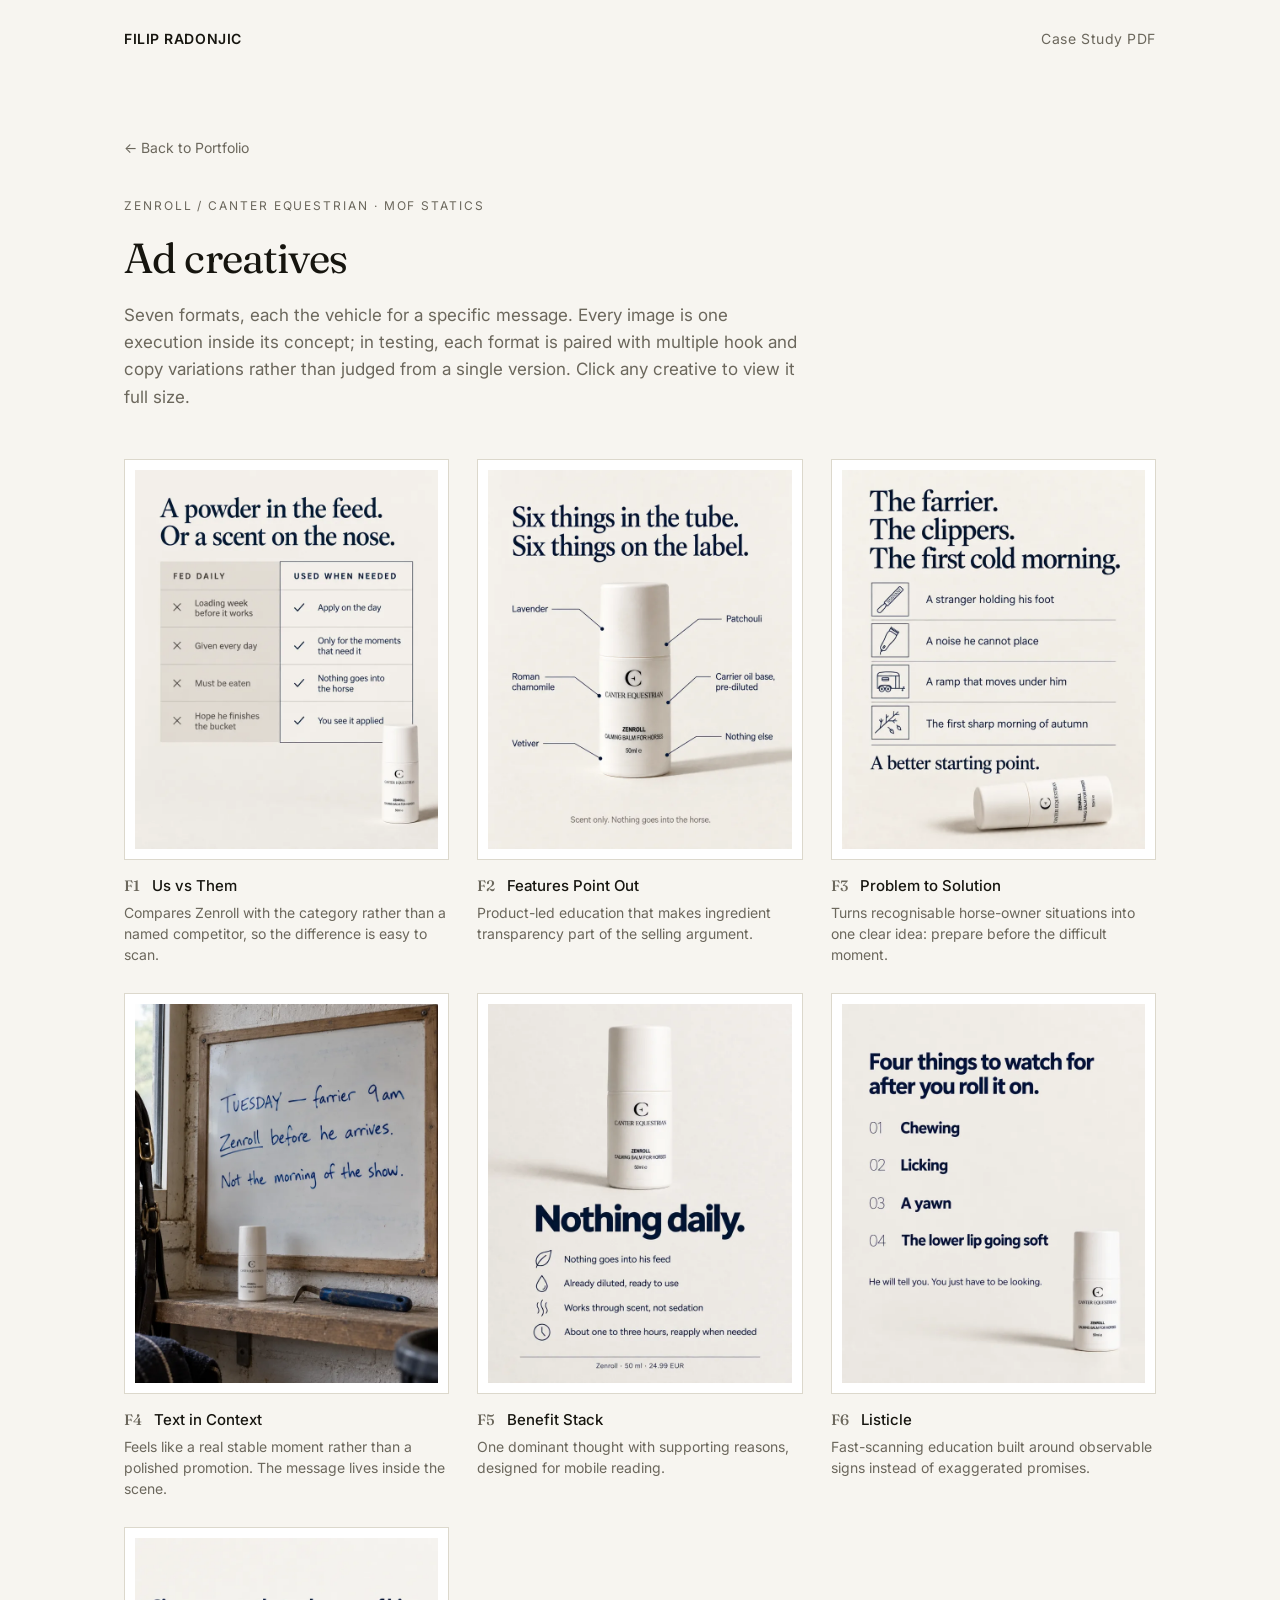
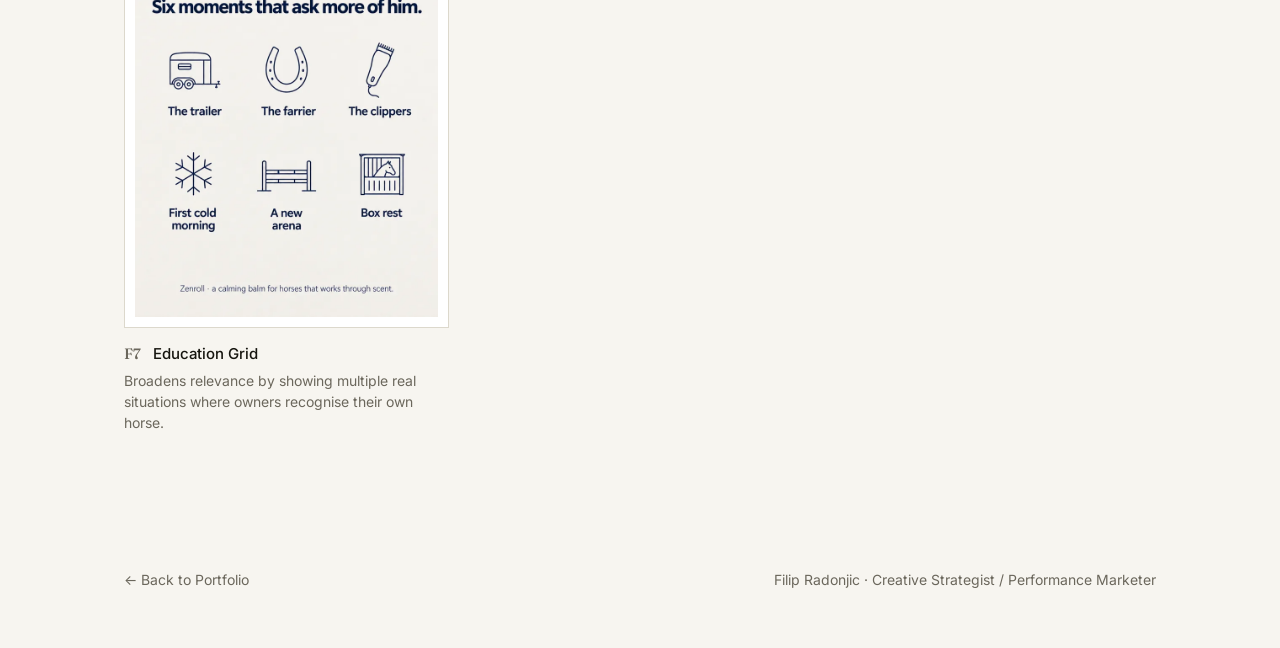
==== ads.html @ 464344c6 "Build static portfolio site: homepage, Zenroll ad gallery, case study PDF Co-Authored-By: Claude Fab" ====
<!DOCTYPE html>
<html lang="en">
<head>
  <meta charset="utf-8">
  <meta name="viewport" content="width=device-width, initial-scale=1">
  <title>Zenroll Ad Creatives | Filip Radonjic</title>
  <meta name="description" content="Seven Zenroll static ad formats from the Canter Equestrian creative strategy case study.">
  <link rel="preconnect" href="https://fonts.googleapis.com">
  <link rel="preconnect" href="https://fonts.gstatic.com" crossorigin>
  <link href="https://fonts.googleapis.com/css2?family=Fraunces:opsz,wght@9..144,400&family=Inter:wght@400;500;600&display=swap" rel="stylesheet">
  <link rel="stylesheet" href="/styles.css">
</head>
<body>
  <div class="wrap">
    <header class="site-header">
      <a class="name" href="/">Filip Radonjic</a>
      <nav>
        <a href="/assets/Filip_Radonjic_Creative_Strategy_Portfolio_Zenroll.pdf" target="_blank" rel="noopener">Case Study PDF</a>
      </nav>
    </header>

    <main>
      <div class="gallery-head">
        <a class="back" href="/">&larr; Back to Portfolio</a>
        <p class="eyebrow">Zenroll / Canter Equestrian &middot; MOF statics</p>
        <h2>Ad creatives</h2>
        <p class="section-intro" style="margin-bottom:0">Seven formats, each the vehicle for a specific message. Every image is one execution inside its concept; in testing, each format is paired with multiple hook and copy variations rather than judged from a single version. Click any creative to view it full size.</p>
      </div>

      <div class="grid" id="grid"></div>
    </main>

    <footer>
      <a class="back" href="/" style="margin:0">&larr; Back to Portfolio</a>
      <span>Filip Radonjic &middot; Creative Strategist / Performance Marketer</span>
    </footer>
  </div>

  <div class="lightbox" id="lightbox" role="dialog" aria-modal="true" aria-label="Full-size creative">
    <button class="close" id="lb-close" aria-label="Close">&times;</button>
    <button class="prev" id="lb-prev" aria-label="Previous">&lsaquo;</button>
    <button class="next" id="lb-next" aria-label="Next">&rsaquo;</button>
    <img id="lb-img" src="" alt="">
    <div class="bar"><span id="lb-label"></span><a id="lb-open" href="#" target="_blank" rel="noopener">Open original</a></div>
  </div>

  <script>
    var ADS = [
      { file: "ZENROLL_MOFA_F1_Us_vs_Them_V1", code: "F1", name: "Us vs Them", desc: "Compares Zenroll with the category rather than a named competitor, so the difference is easy to scan." },
      { file: "ZENROLL_MOFA_F2_Features_Point_Out_V1", code: "F2", name: "Features Point Out", desc: "Product-led education that makes ingredient transparency part of the selling argument." },
      { file: "ZENROLL_MOFA_F3_Problem_to_Solution_V1", code: "F3", name: "Problem to Solution", desc: "Turns recognisable horse-owner situations into one clear idea: prepare before the difficult moment." },
      { file: "ZENROLL_MOFA_F4_Text_in_Context_V1", code: "F4", name: "Text in Context", desc: "Feels like a real stable moment rather than a polished promotion. The message lives inside the scene." },
      { file: "ZENROLL_MOFA_F5_Benefit_Stack_V1", code: "F5", name: "Benefit Stack", desc: "One dominant thought with supporting reasons, designed for mobile reading." },
      { file: "ZENROLL_MOFA_F6_Listicle_V1", code: "F6", name: "Listicle", desc: "Fast-scanning education built around observable signs instead of exaggerated promises." },
      { file: "ZENROLL_MOFA_F7_Education_Grid_V1", code: "F7", name: "Education Grid", desc: "Broadens relevance by showing multiple real situations where owners recognise their own horse." }
    ];

    var grid = document.getElementById("grid");
    var lb = document.getElementById("lightbox");
    var lbImg = document.getElementById("lb-img");
    var lbLabel = document.getElementById("lb-label");
    var lbOpen = document.getElementById("lb-open");
    var current = 0;

    ADS.forEach(function (ad, i) {
      var card = document.createElement("button");
      card.className = "card";
      card.type = "button";
      card.setAttribute("aria-label", "View " + ad.code + " " + ad.name + " full size");
      card.innerHTML =
        '<div class="frame"><img src="/assets/thumbs/' + ad.file + '.webp" alt="Zenroll ad creative, ' + ad.name + ' format" width="720" height="900" loading="lazy"></div>' +
        '<div class="label"><em>' + ad.code + '</em><span>' + ad.name + '</span></div>' +
        '<p class="desc">' + ad.desc + '</p>';
      card.addEventListener("click", function () { show(i); });
      grid.appendChild(card);
    });

    function show(i) {
      current = (i + ADS.length) % ADS.length;
      var ad = ADS[current];
      var src = "/assets/ads/" + ad.file + ".png";
      lbImg.src = src;
      lbImg.alt = "Zenroll ad creative, " + ad.name + " format, full size";
      lbLabel.textContent = ad.code + " " + ad.name;
      lbOpen.href = src;
      lb.classList.add("open");
      document.body.style.overflow = "hidden";
    }
    function hide() {
      lb.classList.remove("open");
      document.body.style.overflow = "";
      lbImg.src = "";
    }

    document.getElementById("lb-close").addEventListener("click", hide);
    document.getElementById("lb-prev").addEventListener("click", function (e) { e.stopPropagation(); show(current - 1); });
    document.getElementById("lb-next").addEventListener("click", function (e) { e.stopPropagation(); show(current + 1); });
    lb.addEventListener("click", function (e) { if (e.target === lb) hide(); });
    document.addEventListener("keydown", function (e) {
      if (!lb.classList.contains("open")) return;
      if (e.key === "Escape") hide();
      if (e.key === "ArrowLeft") show(current - 1);
      if (e.key === "ArrowRight") show(current + 1);
    });
  </script>
</body>
</html>
---- styles.css ----
:root {
  --bg: #f7f5f0;
  --ink: #16150f;
  --muted: #6b675c;
  --line: #dcd8cc;
  --card: #ffffff;
  --accent: #1f3d2f;
}

* { box-sizing: border-box; margin: 0; padding: 0; }

html { scroll-behavior: smooth; }

body {
  background: var(--bg);
  color: var(--ink);
  font-family: "Inter", -apple-system, BlinkMacSystemFont, "Segoe UI", sans-serif;
  font-size: 17px;
  line-height: 1.6;
  -webkit-font-smoothing: antialiased;
}

a { color: inherit; }

.wrap { max-width: 1080px; margin: 0 auto; padding: 0 24px; }

/* Header */
.site-header {
  display: flex; justify-content: space-between; align-items: center;
  padding: 28px 0; font-size: 14px; letter-spacing: 0.04em;
}
.site-header .name { font-weight: 600; text-decoration: none; text-transform: uppercase; }
.site-header nav a { margin-left: 24px; text-decoration: none; color: var(--muted); }
.site-header nav a:hover { color: var(--ink); }

/* Type */
.eyebrow {
  font-size: 12px; letter-spacing: 0.16em; text-transform: uppercase;
  color: var(--muted); margin-bottom: 20px;
}
h1, h2 { font-family: "Fraunces", Georgia, serif; font-weight: 400; letter-spacing: -0.02em; }
h1 { font-size: clamp(40px, 7vw, 76px); line-height: 1.04; }
h2 { font-size: clamp(28px, 4vw, 42px); line-height: 1.12; margin-bottom: 20px; }
h3 { font-size: 17px; font-weight: 600; margin-bottom: 6px; }
.lede { font-size: clamp(18px, 2.2vw, 21px); color: var(--muted); max-width: 640px; margin-top: 28px; }
.section-intro { color: var(--muted); max-width: 680px; margin-bottom: 44px; }

/* Hero */
.hero { padding: 72px 0 96px; border-bottom: 1px solid var(--line); }
.cta-row { display: flex; flex-wrap: wrap; gap: 14px; margin-top: 44px; }
.btn {
  display: inline-flex; align-items: center; justify-content: center;
  padding: 17px 30px; border-radius: 999px; border: 1px solid var(--ink);
  font-size: 15px; font-weight: 500; text-decoration: none;
  transition: background 0.2s, color 0.2s, transform 0.2s;
}
.btn:hover { transform: translateY(-1px); }
.btn-primary { background: var(--ink); color: var(--bg); }
.btn-primary:hover { background: var(--accent); border-color: var(--accent); }
.btn-secondary:hover { background: var(--ink); color: var(--bg); }
.meta { margin-top: 36px; font-size: 14px; color: var(--muted); }

/* Sections */
section { padding: 88px 0; border-bottom: 1px solid var(--line); }

/* Workflow */
.flow { list-style: none; display: grid; grid-template-columns: repeat(4, 1fr); gap: 1px; background: var(--line); border: 1px solid var(--line); }
.flow li { background: var(--bg); padding: 26px 22px 30px; }
.flow .num { font-family: "Fraunces", Georgia, serif; font-size: 15px; color: var(--muted); display: block; margin-bottom: 18px; }
.flow p { font-size: 14.5px; color: var(--muted); line-height: 1.55; }

/* Testing */
.split { display: grid; grid-template-columns: 1fr 1fr; gap: 64px; align-items: start; }
.split p + p { margin-top: 18px; }
.split p { color: var(--muted); }
.split p strong { color: var(--ink); font-weight: 600; }
.pullquote {
  font-family: "Fraunces", Georgia, serif; font-size: clamp(22px, 2.6vw, 28px);
  line-height: 1.3; color: var(--ink) !important; border-left: 2px solid var(--accent); padding-left: 24px;
}
.steps { list-style: none; border-top: 1px solid var(--line); }
.steps li { display: grid; grid-template-columns: 170px 1fr; gap: 20px; padding: 18px 0; border-bottom: 1px solid var(--line); font-size: 15px; }
.steps li span:first-child { font-weight: 600; }
.steps li span:last-child { color: var(--muted); }

/* Preview strip */
.strip { display: grid; grid-template-columns: repeat(4, 1fr); gap: 16px; margin-bottom: 40px; }
.strip a { display: block; background: var(--card); border: 1px solid var(--line); }
.strip img { display: block; width: 100%; height: auto; }

/* Gallery */
.gallery-head { padding: 56px 0 48px; }
.back { display: inline-block; font-size: 14px; color: var(--muted); text-decoration: none; margin-bottom: 36px; }
.back:hover { color: var(--ink); }
.grid { align-items: start; display: grid; grid-template-columns: repeat(3, 1fr); gap: 28px; padding-bottom: 96px; }
.card { display: block; width: 100%; background: none; border: 0; text-align: left; cursor: zoom-in; font: inherit; color: inherit; }
.card .frame { background: var(--card); border: 1px solid var(--line); padding: 10px; transition: transform 0.25s, box-shadow 0.25s; }
.card:hover .frame, .card:focus-visible .frame { transform: translateY(-3px); box-shadow: 0 14px 32px rgba(22, 21, 15, 0.1); }
.card img { display: block; width: 100%; height: auto; }
.card .label { display: flex; gap: 12px; align-items: baseline; margin-top: 14px; font-size: 15px; font-weight: 500; }
.card .label em { font-style: normal; font-family: "Fraunces", Georgia, serif; color: var(--muted); }
.card .desc { font-size: 14px; color: var(--muted); margin-top: 4px; line-height: 1.5; }

/* Lightbox */
.lightbox {
  position: fixed; inset: 0; z-index: 10; display: none;
  background: rgba(16, 15, 11, 0.94); flex-direction: column;
  align-items: center; justify-content: center; padding: 56px 16px 20px;
}
.lightbox.open { display: flex; }
.lightbox img { max-width: 100%; max-height: calc(100vh - 130px); width: auto; height: auto; object-fit: contain; }
.lightbox .bar { color: #e9e6dc; font-size: 14px; margin-top: 16px; display: flex; gap: 20px; align-items: center; }
.lightbox .bar a { color: #e9e6dc; }
.lightbox button {
  position: absolute; background: none; border: 0; color: #fff; cursor: pointer;
  font-size: 30px; line-height: 1; padding: 12px 16px;
}
.lightbox .close { top: 8px; right: 12px; }
.lightbox .prev { left: 8px; top: 50%; transform: translateY(-50%); }
.lightbox .next { right: 8px; top: 50%; transform: translateY(-50%); }

/* Footer */
footer { padding: 40px 0 56px; font-size: 14px; color: var(--muted); display: flex; justify-content: space-between; flex-wrap: wrap; gap: 12px; }

@media (max-width: 860px) {
  .flow { grid-template-columns: repeat(2, 1fr); }
  .split { grid-template-columns: 1fr; gap: 40px; }
  .grid { grid-template-columns: repeat(2, 1fr); gap: 20px; }
  .strip { grid-template-columns: repeat(2, 1fr); }
  section { padding: 64px 0; }
  .hero { padding: 48px 0 72px; }
}
@media (max-width: 520px) {
  .flow { grid-template-columns: 1fr; }
  .grid { grid-template-columns: 1fr; }
  .steps li { grid-template-columns: 1fr; gap: 4px; }
  .btn { width: 100%; }
  .site-header nav a:first-child { display: none; }
}
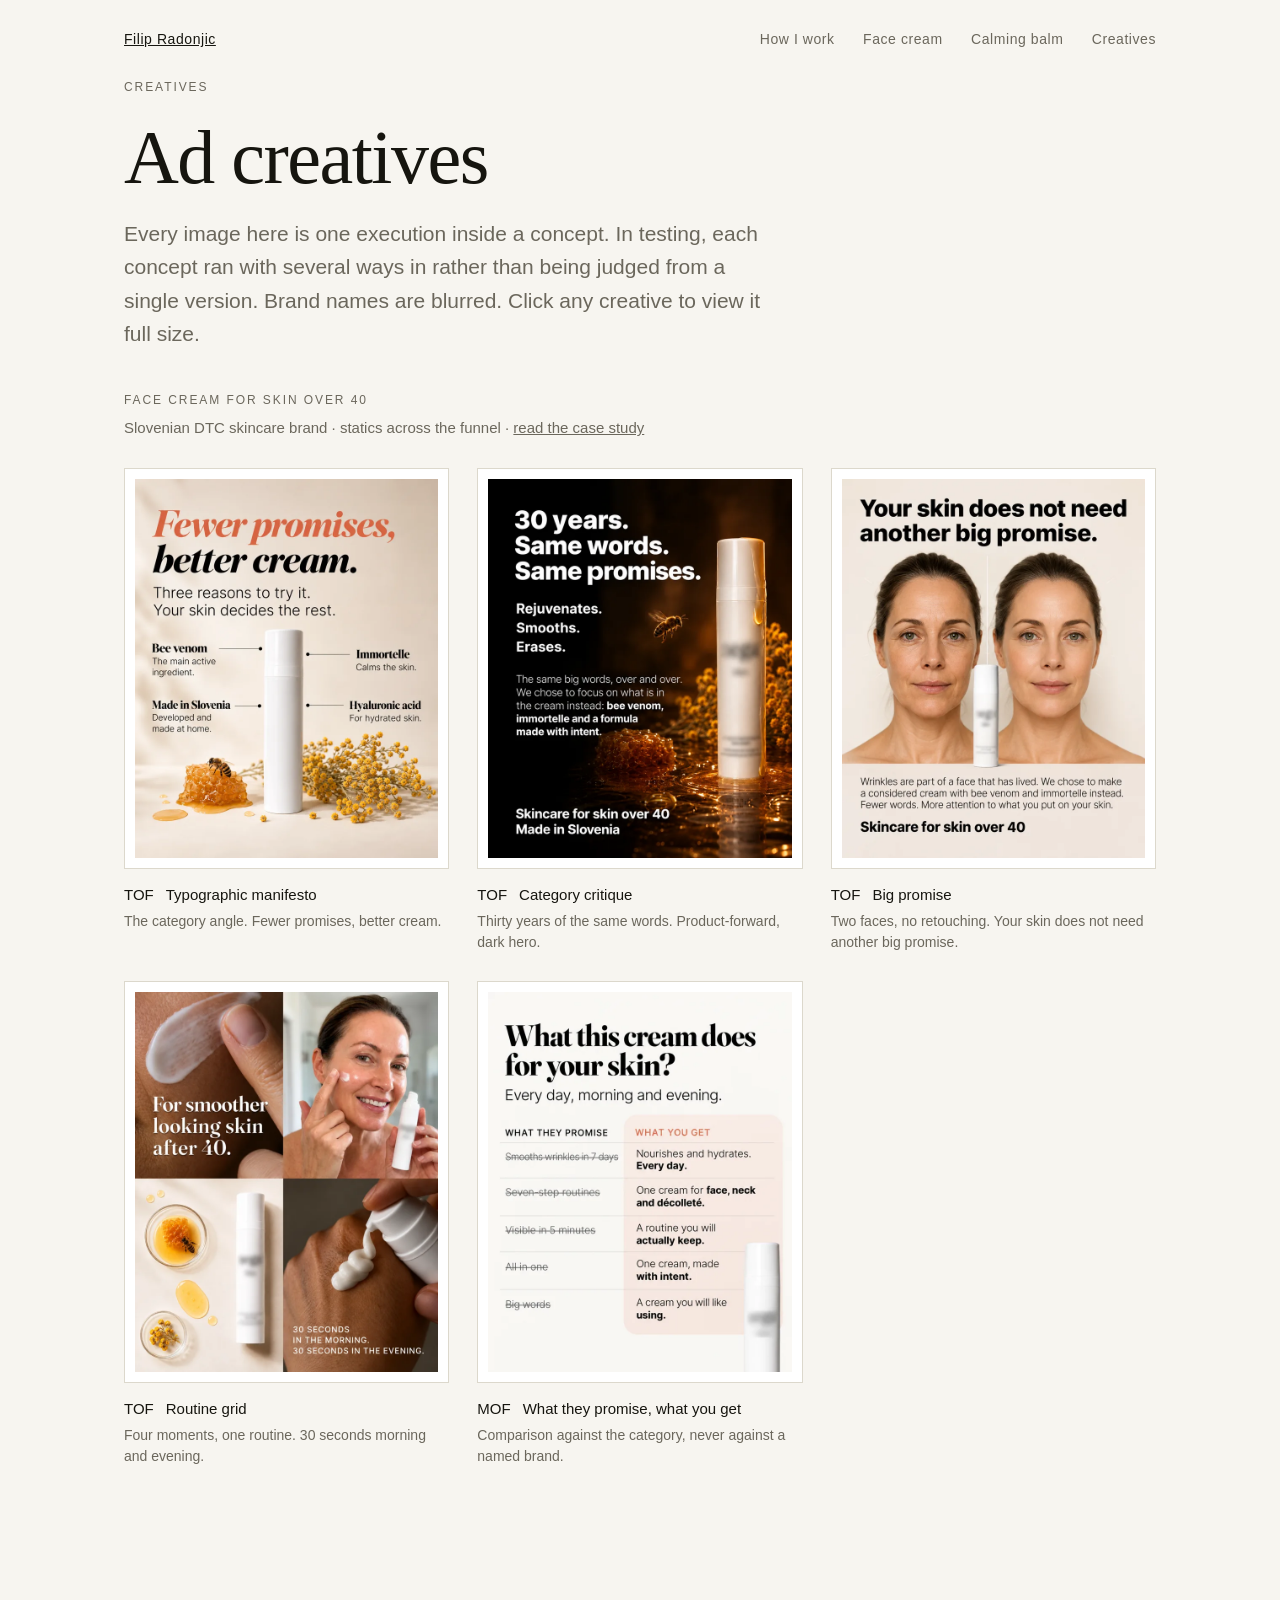
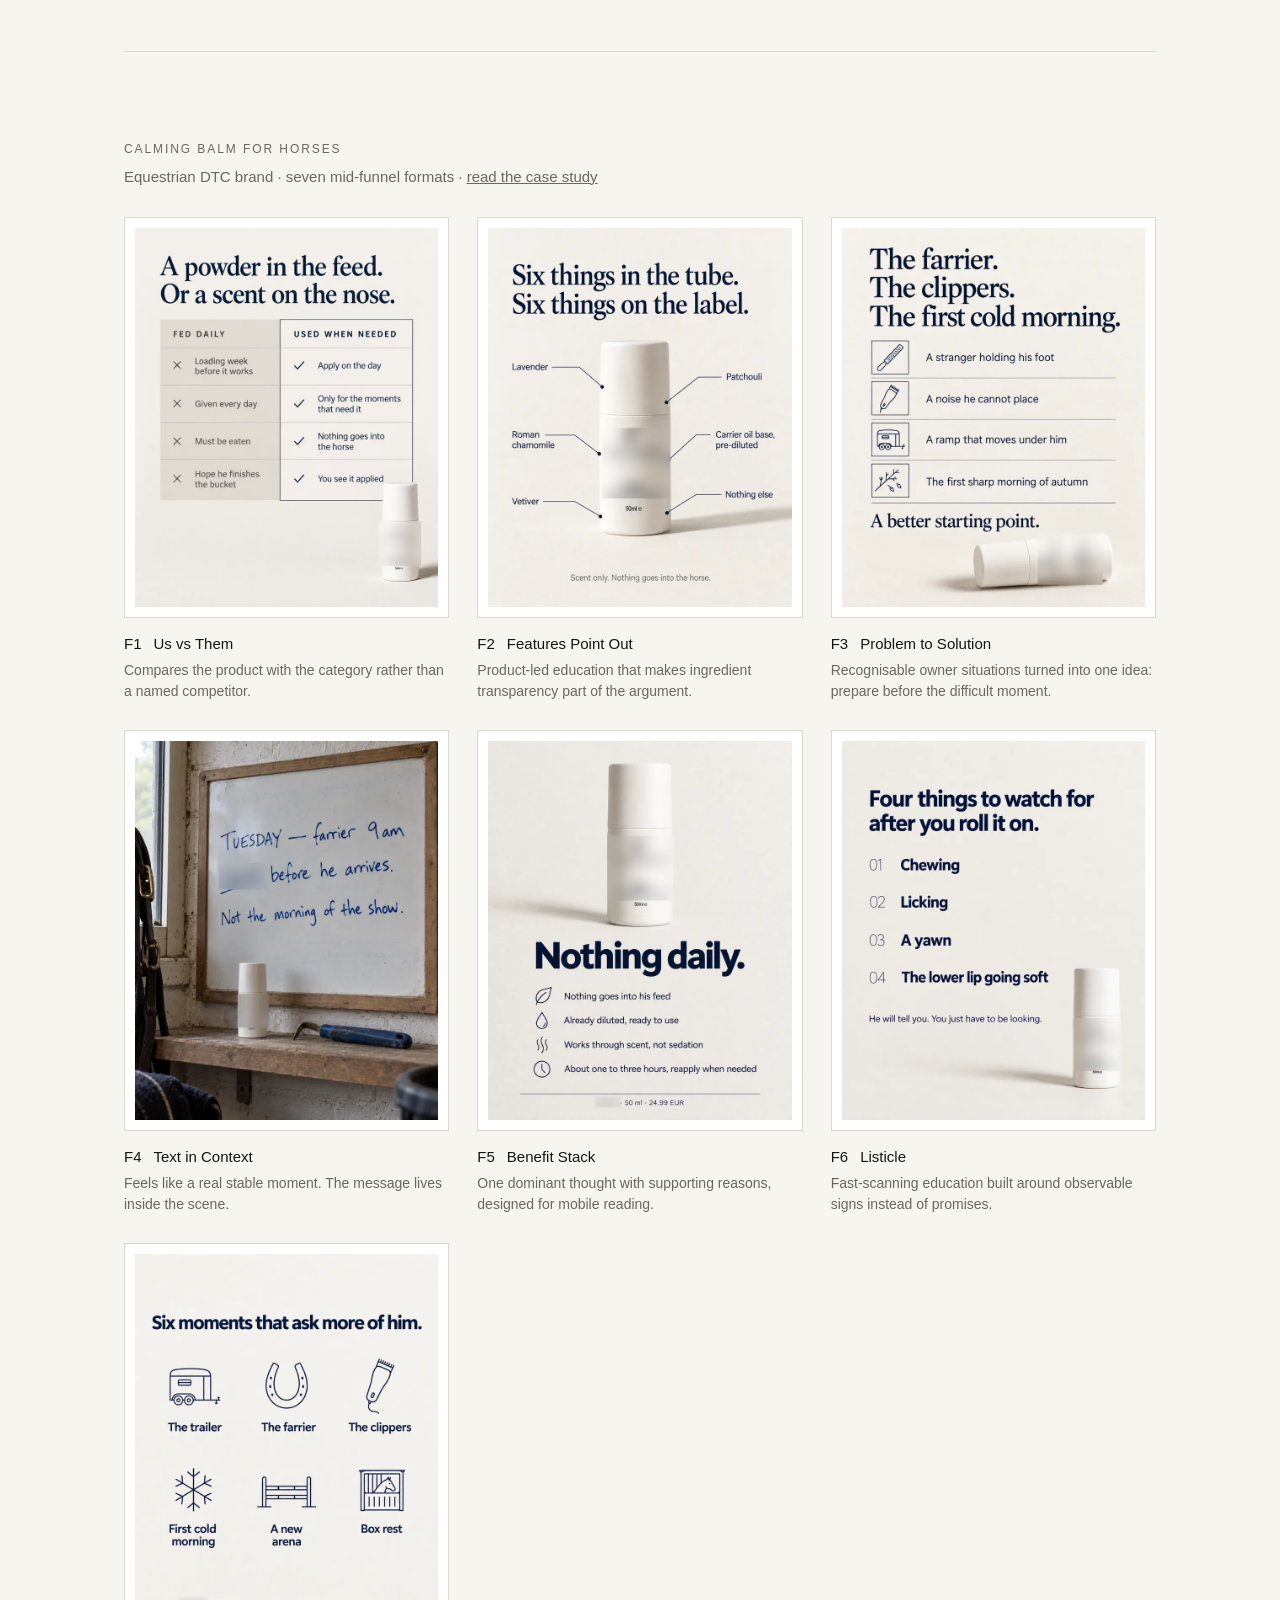
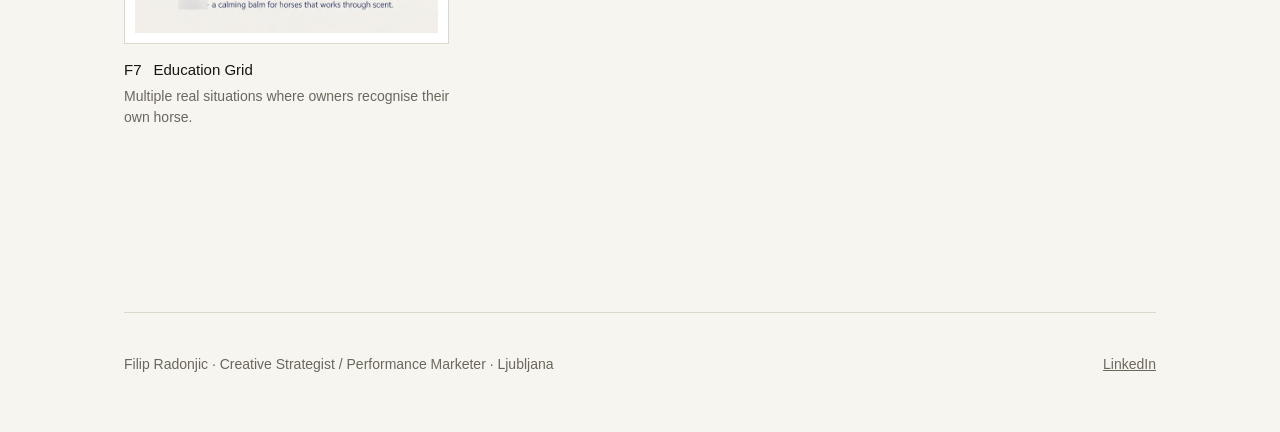
==== commit 1556cb01: "Portfolio v2: process page, two case studies, gallery with face cream and calming balm creatives, ne" ====
--- a/ads.html
+++ b/ads.html
@@ -1,107 +1,81 @@
 <!DOCTYPE html>
 <html lang="en">
 <head>
+  <title>Ad creatives | Filip Radonjic</title>
+  <meta name="description" content="Gallery of ad creatives from the case studies.">
   <meta charset="utf-8">
   <meta name="viewport" content="width=device-width, initial-scale=1">
-  <title>Zenroll Ad Creatives | Filip Radonjic</title>
-  <meta name="description" content="Seven Zenroll static ad formats from the Canter Equestrian creative strategy case study.">
   <link rel="preconnect" href="https://fonts.googleapis.com">
   <link rel="preconnect" href="https://fonts.gstatic.com" crossorigin>
-  <link href="https://fonts.googleapis.com/css2?family=Fraunces:opsz,wght@9..144,400&family=Inter:wght@400;500;600&display=swap" rel="stylesheet">
+  <link href="https://fonts.googleapis.com/css2?family=Newsreader:opsz,wght@6..72,400;6..72,500&family=IBM+Plex+Sans:wght@400;500;600&family=IBM+Plex+Mono:wght@400;500&display=swap" rel="stylesheet">
   <link rel="stylesheet" href="/styles.css">
 </head>
 <body>
   <div class="wrap">
     <header class="site-header">
-      <a class="name" href="/">Filip Radonjic</a>
+      <a class="brand" href="/">Filip Radonjic</a>
       <nav>
-        <a href="/assets/Filip_Radonjic_Creative_Strategy_Portfolio_Zenroll.pdf" target="_blank" rel="noopener">Case Study PDF</a>
+        <a href="/process">How I work</a>
+        <a href="/work/face-cream">Face cream</a>
+        <a href="/work/calming-balm">Calming balm</a>
+        <a href="/ads" aria-current="page">Creatives</a>
       </nav>
     </header>
-
     <main>
-      <div class="gallery-head">
-        <a class="back" href="/">&larr; Back to Portfolio</a>
-        <p class="eyebrow">Zenroll / Canter Equestrian &middot; MOF statics</p>
-        <h2>Ad creatives</h2>
-        <p class="section-intro" style="margin-bottom:0">Seven formats, each the vehicle for a specific message. Every image is one execution inside its concept; in testing, each format is paired with multiple hook and copy variations rather than judged from a single version. Click any creative to view it full size.</p>
+      <div class="case-hero">
+        <p class="eyebrow">Creatives</p>
+        <h1>Ad creatives</h1>
+        <p class="lede" style="margin-top:20px">Every image here is one execution inside a concept. In testing, each concept ran with several ways in rather than being judged from a single version. Brand names are blurred. Click any creative to view it full size.</p>
       </div>
-
-      <div class="grid" id="grid"></div>
+      <section style="padding-top:40px">
+        <p class="eyebrow" style="margin-bottom:6px">Face cream for skin over 40</p>
+        <p style="color:var(--muted);font-size:15px;margin-bottom:28px">Slovenian DTC skincare brand · statics across the funnel · <a href="/work/face-cream">read the case study</a></p>
+        <div class="grid" data-group="cream"></div>
+      </section>
+      <section>
+        <p class="eyebrow" style="margin-bottom:6px">Calming balm for horses</p>
+        <p style="color:var(--muted);font-size:15px;margin-bottom:28px">Equestrian DTC brand · seven mid-funnel formats · <a href="/work/calming-balm">read the case study</a></p>
+        <div class="grid" data-group="balm"></div>
+      </section>
     </main>
-
+    <div class="lightbox" id="lightbox" role="dialog" aria-modal="true" aria-label="Full-size creative">
+      <button class="close" id="lb-close" aria-label="Close">&times;</button>
+      <button class="prev" id="lb-prev" aria-label="Previous">&lsaquo;</button>
+      <button class="next" id="lb-next" aria-label="Next">&rsaquo;</button>
+      <img id="lb-img" src="" alt="">
+      <div class="bar"><span id="lb-label"></span><a id="lb-open" href="#" target="_blank" rel="noopener">Open original</a></div>
+    </div>
+    <script>
+    var ADS = [
+      { g:"cream", file:"CREAM_04", code:"TOF", name:"Typographic manifesto", desc:"The category angle. Fewer promises, better cream." },
+      { g:"cream", file:"CREAM_02", code:"TOF", name:"Category critique", desc:"Thirty years of the same words. Product-forward, dark hero." },
+      { g:"cream", file:"CREAM_03", code:"TOF", name:"Big promise", desc:"Two faces, no retouching. Your skin does not need another big promise." },
+      { g:"cream", file:"CREAM_05", code:"TOF", name:"Routine grid", desc:"Four moments, one routine. 30 seconds morning and evening." },
+      { g:"cream", file:"CREAM_01", code:"MOF", name:"What they promise, what you get", desc:"Comparison against the category, never against a named brand." },
+      { g:"balm", file:"ZENROLL_MOFA_F1_Us_vs_Them_V1", code:"F1", name:"Us vs Them", desc:"Compares the product with the category rather than a named competitor." },
+      { g:"balm", file:"ZENROLL_MOFA_F2_Features_Point_Out_V1", code:"F2", name:"Features Point Out", desc:"Product-led education that makes ingredient transparency part of the argument." },
+      { g:"balm", file:"ZENROLL_MOFA_F3_Problem_to_Solution_V1", code:"F3", name:"Problem to Solution", desc:"Recognisable owner situations turned into one idea: prepare before the difficult moment." },
+      { g:"balm", file:"ZENROLL_MOFA_F4_Text_in_Context_V1", code:"F4", name:"Text in Context", desc:"Feels like a real stable moment. The message lives inside the scene." },
+      { g:"balm", file:"ZENROLL_MOFA_F5_Benefit_Stack_V1", code:"F5", name:"Benefit Stack", desc:"One dominant thought with supporting reasons, designed for mobile reading." },
+      { g:"balm", file:"ZENROLL_MOFA_F6_Listicle_V1", code:"F6", name:"Listicle", desc:"Fast-scanning education built around observable signs instead of promises." },
+      { g:"balm", file:"ZENROLL_MOFA_F7_Education_Grid_V1", code:"F7", name:"Education Grid", desc:"Multiple real situations where owners recognise their own horse." }
+    ];
+    var lb=document.getElementById("lightbox"),lbImg=document.getElementById("lb-img"),lbLabel=document.getElementById("lb-label"),lbOpen=document.getElementById("lb-open"),current=0;
+    ADS.forEach(function(ad,i){var grid=document.querySelector('.grid[data-group="'+ad.g+'"]');var c=document.createElement("button");c.className="card";c.type="button";c.setAttribute("aria-label","View "+ad.name+" full size");
+      c.innerHTML='<div class="frame"><img src="/assets/thumbs/'+ad.file+'.webp" alt="Ad creative, '+ad.name+'" width="720" height="900" loading="lazy"></div><div class="label"><span class="mono">'+ad.code+'</span><span>'+ad.name+'</span></div><p class="desc">'+ad.desc+'</p>';
+      c.addEventListener("click",function(){show(i)});grid.appendChild(c);});
+    function show(i){current=(i+ADS.length)%ADS.length;var ad=ADS[current],src="/assets/ads/"+ad.file+".png";lbImg.src=src;lbImg.alt=ad.name+" full size";lbLabel.textContent=ad.code+" "+ad.name;lbOpen.href=src;lb.classList.add("open");document.body.style.overflow="hidden";}
+    function hide(){lb.classList.remove("open");document.body.style.overflow="";lbImg.src="";}
+    document.getElementById("lb-close").addEventListener("click",hide);
+    document.getElementById("lb-prev").addEventListener("click",function(e){e.stopPropagation();show(current-1)});
+    document.getElementById("lb-next").addEventListener("click",function(e){e.stopPropagation();show(current+1)});
+    lb.addEventListener("click",function(e){if(e.target===lb)hide()});
+    document.addEventListener("keydown",function(e){if(!lb.classList.contains("open"))return;if(e.key==="Escape")hide();if(e.key==="ArrowLeft")show(current-1);if(e.key==="ArrowRight")show(current+1)});
+    </script>
     <footer>
-      <a class="back" href="/" style="margin:0">&larr; Back to Portfolio</a>
-      <span>Filip Radonjic &middot; Creative Strategist / Performance Marketer</span>
+      <span>Filip Radonjic · Creative Strategist / Performance Marketer · Ljubljana</span>
+      <a href="https://www.linkedin.com/in/filip-radonjic" target="_blank" rel="noopener">LinkedIn</a>
     </footer>
   </div>
-
-  <div class="lightbox" id="lightbox" role="dialog" aria-modal="true" aria-label="Full-size creative">
-    <button class="close" id="lb-close" aria-label="Close">&times;</button>
-    <button class="prev" id="lb-prev" aria-label="Previous">&lsaquo;</button>
-    <button class="next" id="lb-next" aria-label="Next">&rsaquo;</button>
-    <img id="lb-img" src="" alt="">
-    <div class="bar"><span id="lb-label"></span><a id="lb-open" href="#" target="_blank" rel="noopener">Open original</a></div>
-  </div>
-
-  <script>
-    var ADS = [
-      { file: "ZENROLL_MOFA_F1_Us_vs_Them_V1", code: "F1", name: "Us vs Them", desc: "Compares Zenroll with the category rather than a named competitor, so the difference is easy to scan." },
-      { file: "ZENROLL_MOFA_F2_Features_Point_Out_V1", code: "F2", name: "Features Point Out", desc: "Product-led education that makes ingredient transparency part of the selling argument." },
-      { file: "ZENROLL_MOFA_F3_Problem_to_Solution_V1", code: "F3", name: "Problem to Solution", desc: "Turns recognisable horse-owner situations into one clear idea: prepare before the difficult moment." },
-      { file: "ZENROLL_MOFA_F4_Text_in_Context_V1", code: "F4", name: "Text in Context", desc: "Feels like a real stable moment rather than a polished promotion. The message lives inside the scene." },
-      { file: "ZENROLL_MOFA_F5_Benefit_Stack_V1", code: "F5", name: "Benefit Stack", desc: "One dominant thought with supporting reasons, designed for mobile reading." },
-      { file: "ZENROLL_MOFA_F6_Listicle_V1", code: "F6", name: "Listicle", desc: "Fast-scanning education built around observable signs instead of exaggerated promises." },
-      { file: "ZENROLL_MOFA_F7_Education_Grid_V1", code: "F7", name: "Education Grid", desc: "Broadens relevance by showing multiple real situations where owners recognise their own horse." }
-    ];
-
-    var grid = document.getElementById("grid");
-    var lb = document.getElementById("lightbox");
-    var lbImg = document.getElementById("lb-img");
-    var lbLabel = document.getElementById("lb-label");
-    var lbOpen = document.getElementById("lb-open");
-    var current = 0;
-
-    ADS.forEach(function (ad, i) {
-      var card = document.createElement("button");
-      card.className = "card";
-      card.type = "button";
-      card.setAttribute("aria-label", "View " + ad.code + " " + ad.name + " full size");
-      card.innerHTML =
-        '<div class="frame"><img src="/assets/thumbs/' + ad.file + '.webp" alt="Zenroll ad creative, ' + ad.name + ' format" width="720" height="900" loading="lazy"></div>' +
-        '<div class="label"><em>' + ad.code + '</em><span>' + ad.name + '</span></div>' +
-        '<p class="desc">' + ad.desc + '</p>';
-      card.addEventListener("click", function () { show(i); });
-      grid.appendChild(card);
-    });
-
-    function show(i) {
-      current = (i + ADS.length) % ADS.length;
-      var ad = ADS[current];
-      var src = "/assets/ads/" + ad.file + ".png";
-      lbImg.src = src;
-      lbImg.alt = "Zenroll ad creative, " + ad.name + " format, full size";
-      lbLabel.textContent = ad.code + " " + ad.name;
-      lbOpen.href = src;
-      lb.classList.add("open");
-      document.body.style.overflow = "hidden";
-    }
-    function hide() {
-      lb.classList.remove("open");
-      document.body.style.overflow = "";
-      lbImg.src = "";
-    }
-
-    document.getElementById("lb-close").addEventListener("click", hide);
-    document.getElementById("lb-prev").addEventListener("click", function (e) { e.stopPropagation(); show(current - 1); });
-    document.getElementById("lb-next").addEventListener("click", function (e) { e.stopPropagation(); show(current + 1); });
-    lb.addEventListener("click", function (e) { if (e.target === lb) hide(); });
-    document.addEventListener("keydown", function (e) {
-      if (!lb.classList.contains("open")) return;
-      if (e.key === "Escape") hide();
-      if (e.key === "ArrowLeft") show(current - 1);
-      if (e.key === "ArrowRight") show(current + 1);
-    });
-  </script>
 </body>
 </html>
